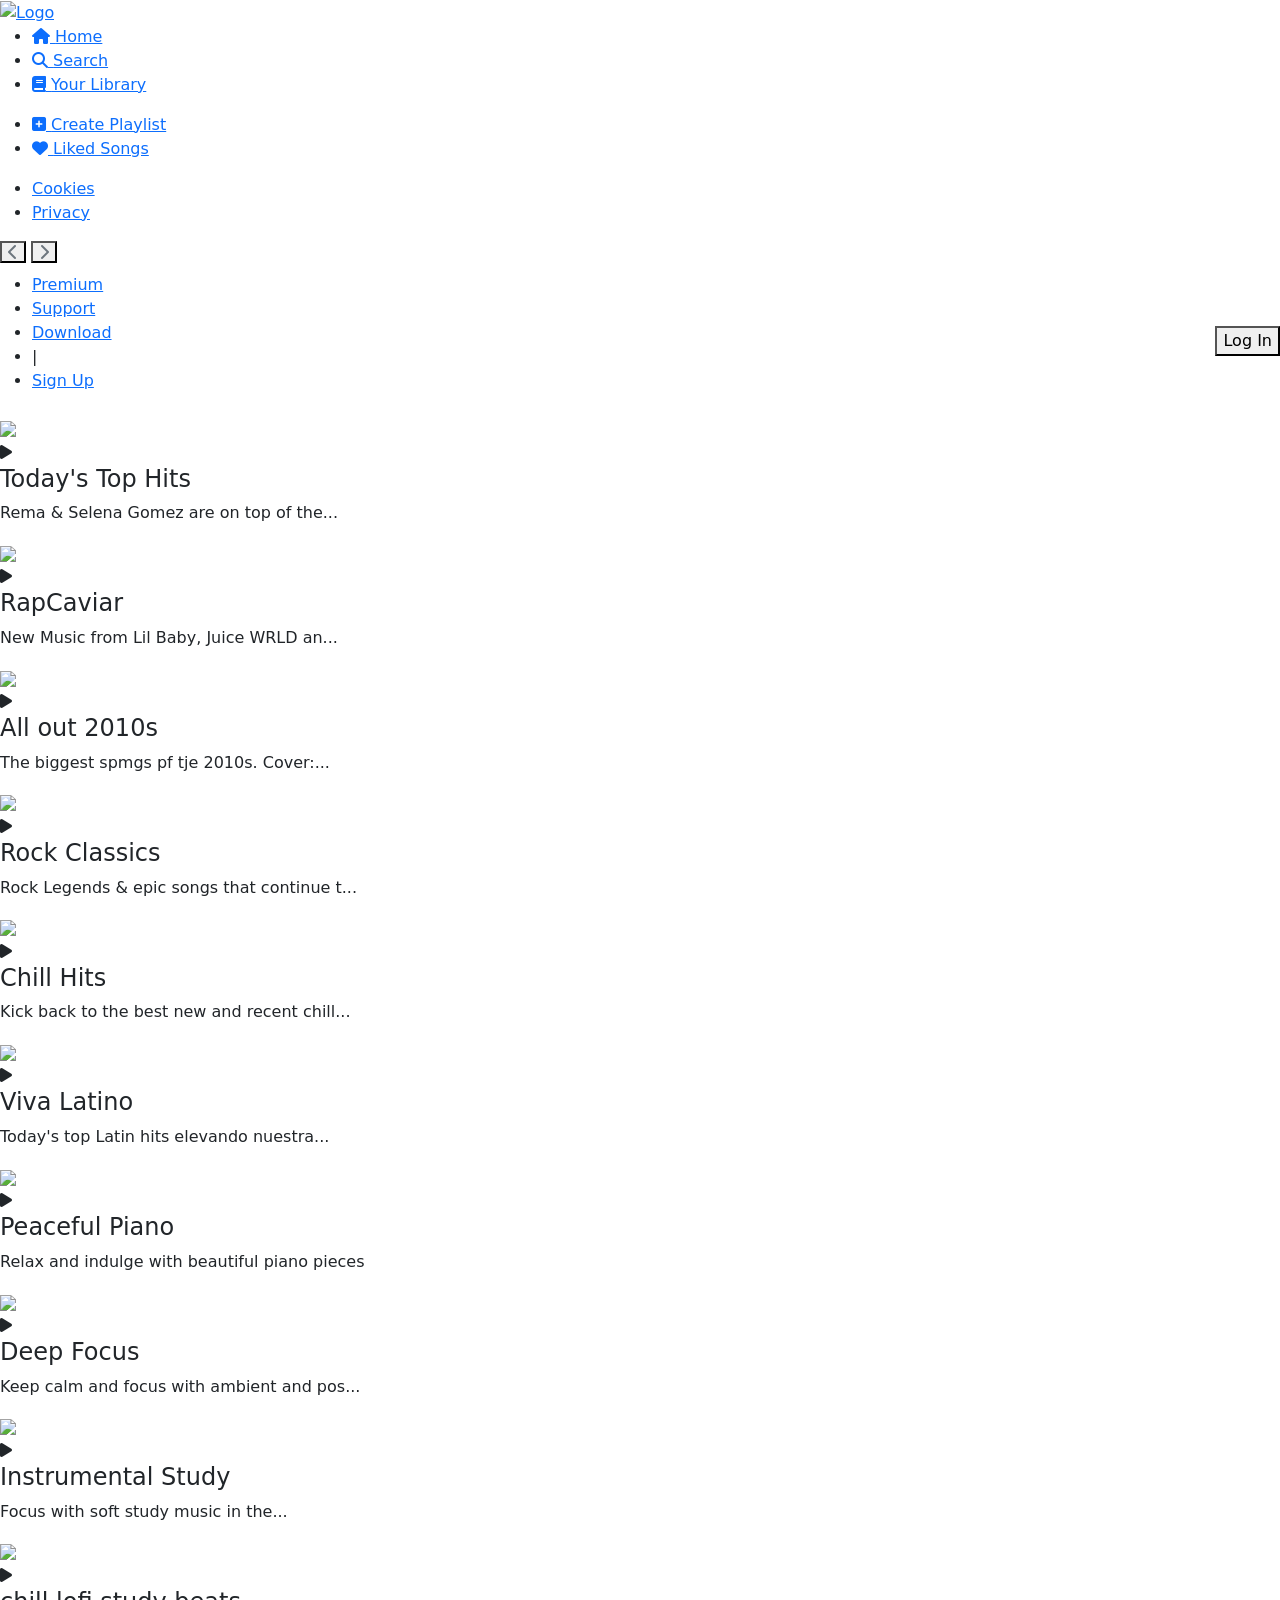
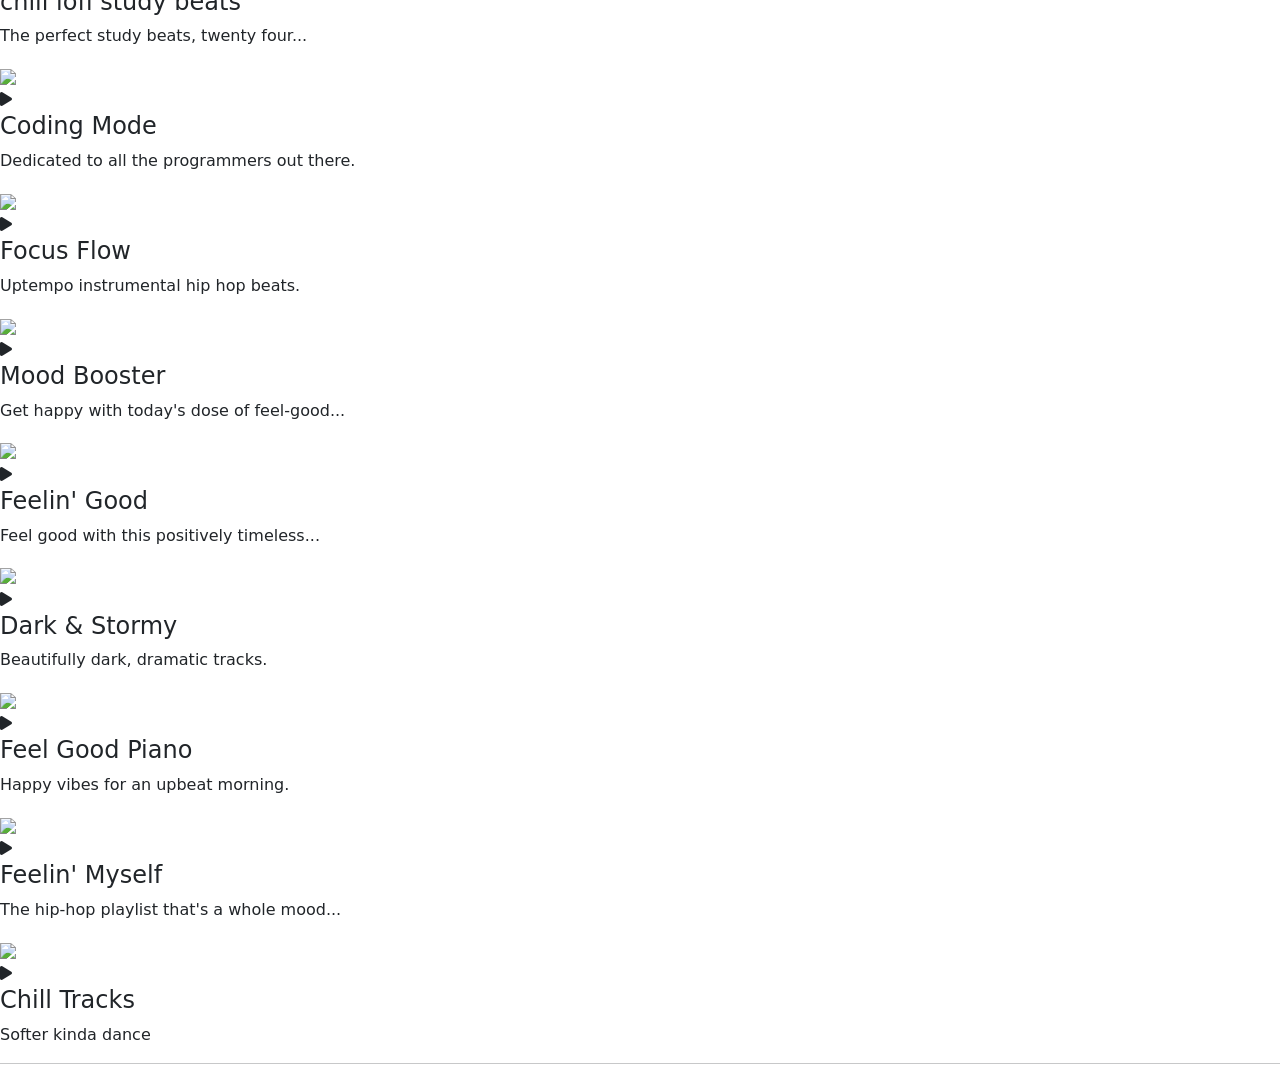
==== index.html @ d5e707fd "Create index.html" ====
<!doctype html>
<html lang="en">

<head>
  <meta charset="utf-8">
  <meta name="viewport" content="width=device-width, initial-scale=1">
  <title>spotify</title>
  <link rel="icon" href="logos/site image.png" type="image/icon">
  <link rel="stylesheet" href="https://cdnjs.cloudflare.com/ajax/libs/font-awesome/6.2.1/css/all.min.css"
    integrity="sha512-MV7K8+y+gLIBoVD59lQIYicR65iaqukzvf/nwasF0nqhPay5w/9lJmVM2hMDcnK1OnMGCdVK+iQrJ7lzPJQd1w=="
    crossorigin="anonymous" referrerpolicy="no-referrer" />
  <link rel="preconnect" href="https://fonts.googleapis.com">
  <link rel="preconnect" href="https://fonts.gstatic.com" crossorigin>
  <link href="https://fonts.googleapis.com/css2?family=Montserrat:ital,wght@1,900&display=swap" rel="stylesheet">
  <link rel="stylesheet" href="style.css">
  <link href="https://cdn.jsdelivr.net/npm/bootstrap@5.2.3/dist/css/bootstrap.min.css" rel="stylesheet"
    integrity="sha384-rbsA2VBKQhggwzxH7pPCaAqO46MgnOM80zW1RWuH61DGLwZJEdK2Kadq2F9CUG65" crossorigin="anonymous">
</head>

<body>

  <div class="sidebar">
    <div class="logo">
      <a href="#">
        <img src="logos/spo.png" alt="Logo" />
      </a>
    </div>

    <div class="navigation">
      <ul>
        <li>
          <a href="#">
            <span class="fa fa-home"></span>
            <span>Home</span>
          </a>
        </li>

        <li>
          <a href="#">
            <span class="fa fa-search"></span>
            <span>Search</span>
          </a>
        </li>

        <li>
          <a href="#">
            <span class="fa fas fa-book"></span>
            <span>Your Library</span>
          </a>
        </li>
      </ul>
    </div>

    <div class="navigation">
      <ul>
        <li>
          <a href="#">
            <span class="fa fas fa-plus-square"></span>
            <span>Create Playlist</span>
          </a>
        </li>

        <li>
          <a href="#">
            <span class="fa fas fa-heart"></span>
            <span>Liked Songs</span>
          </a>
        </li>
      </ul>
    </div>

    <div class="policies">
      <ul>
        <li>
          <a href="#">Cookies</a>
        </li>
        <li>
          <a href="#">Privacy</a>
        </li>
      </ul>
    </div>
  </div>

  <div class="main-container ">
    <div class="topbar">
      <div class="prev-next-buttons">
        <button type="button" class="fa fas fa-chevron-left text-secondary"></button>
        <button type="button" class="fa fas fa-chevron-right text-secondary"></button>
      </div>

      <div class="navbar">
        <ul>
          <li>
            <a href="#">Premium</a>
          </li>
          <li>
            <a href="#">Support</a>
          </li>
          <li>
            <a href="#">Download</a>
          </li>
          <li class="divider">|</li>
          <li>
            <a href="#">Sign Up</a>
          </li>
        </ul>
        <button type="button">Log In</button>
      </div>
    </div>

    <div class="spotify-playlists ">


      <div class="list">
        <div class="item">
          <img src="https://i.scdn.co/image/ab67706c0000bebb9f5fd638b6f6500e2d5f12e8" />
          <div class="play">
            <span class="fa fa-play"></span>
          </div>
          <h4>Today's Top Hits</h4>
          <p>Rema & Selena Gomez are on top of the...</p>
        </div>

        <div class="item">
          <img src="https://tse1.mm.bing.net/th?id=OIP.WX80QNXwjePncNHScRsxgAHaHa&pid=Api&P=0" />
          <div class="play">
            <span class="fa fa-play"></span>
          </div>
          <h4>RapCaviar</h4>
          <p>New Music from Lil Baby, Juice WRLD an...</p>
        </div>

        <div class="item">
          <img src="https://mir-s3-cdn-cf.behance.net/project_modules/max_1200/64c72857183915.59cbcc586d1d1.jpg" />
          <div class="play">
            <span class="fa fa-play"></span>
          </div>
          <h4>All out 2010s</h4>
          <p>The biggest spmgs pf tje 2010s. Cover:...</p>
        </div>

        <div class="item">
          <img src="https://i.pinimg.com/originals/b3/0f/31/b30f31c7c5c31e0edfd5c7579f0a5d6b.jpg" />
          <div class="play">
            <span class="fa fa-play"></span>
          </div>
          <h4>Rock Classics</h4>
          <p>Rock Legends & epic songs that continue t...</p>
        </div>

        <div class="item">
          <img src="https://tse3.explicit.bing.net/th?id=OIP.B94rJ-F1GWcrRmnzsyCe6gHaHa&pid=Api&P=0" />
          <div class="play">
            <span class="fa fa-play"></span>
          </div>
          <h4>Chill Hits</h4>
          <p>Kick back to the best new and recent chill...</p>
        </div>

        <div class="item">
          <img src="https://tse2.mm.bing.net/th?id=OIP.0YwTOSi8HUlVzRIkkkYiFgAAAA&pid=Api&P=0" />
          <div class="play">
            <span class="fa fa-play"></span>
          </div>
          <h4>Viva Latino</h4>
          <p>Today's top Latin hits elevando nuestra...</p>
        </div>




      </div>
    </div>

    <div class="spotify-playlists">

      <div class="list">
        <div class="item">
          <img src="https://m.media-amazon.com/images/I/71S9lnQUAwL._SS500_.jpg" />
          <div class="play">
            <span class="fa fa-play"></span>
          </div>
          <h4>Peaceful Piano</h4>
          <p>Relax and indulge with beautiful piano pieces</p>
        </div>

        <div class="item">
          <img
            src="https://320kbpshouse.net/wp-content/uploads/2016/02/VA-Deep-Focus-Vol.2-Electronica-to-Think-To-2016.jpg" />
          <div class="play">
            <span class="fa fa-play"></span>
          </div>
          <h4>Deep Focus</h4>
          <p>Keep calm and focus with ambient and pos...</p>
        </div>

        <div class="item">
          <img src="https://a10.gaanacdn.com/images/albums/31/3758131/crop_480x480_3758131.jpg" />
          <div class="play">
            <span class="fa fa-play"></span>
          </div>
          <h4>Instrumental Study</h4>
          <p>Focus with soft study music in the...</p>
        </div>

        <div class="item">
          <img src="http://www.retro-synthwave.com/wp-content/uploads/2016/10/power-drive-04-300x300.jpg" />
          <div class="play">
            <span class="fa fa-play"></span>
          </div>
          <h4>chill lofi study beats</h4>
          <p>The perfect study beats, twenty four...</p>
        </div>

        <div class="item">
          <img src="https://i0.wp.com/data.whicdn.com/images/332811481/original.jpg" />
          <div class="play">
            <span class="fa fa-play"></span>
          </div>
          <h4>Coding Mode</h4>
          <p>Dedicated to all the programmers out there.</p>
        </div>

        <div class="item">
          <img
            src="https://lh6.googleusercontent.com/proxy/pbOqn_bgmgYR1fv2R2ij9OIWtAXe8pHVk6TDwfSRrfoui-RHp4lvW9gDBzmvZdsEyR8eHYPx9FWurzOidaQSLf7hLCbm62pnWAjlFUC90VbxAzBA=w1200-h630-p-k-no-nu" />
          <div class="play">
            <span class="fa fa-play"></span>
          </div>
          <h4>Focus Flow</h4>
          <p>Uptempo instrumental hip hop beats.</p>
        </div>



      </div>
    </div>

    <div class="spotify-playlists">

      <div class="list">
        <div class="item">
          <img src="https://i.scdn.co/image/ab67706f00000003bd0e19e810bb4b55ab164a95" />
          <div class="play">
            <span class="fa fa-play"></span>
          </div>
          <h4>Mood Booster</h4>
          <p>Get happy with today's dose of feel-good...</p>
        </div>

        <div class="item">
          <img src="https://i.scdn.co/image/ab67616d0000b27345510918dea3e6dfc5a69fb3" />
          <div class="play">
            <span class="fa fa-play"></span>
          </div>
          <h4>Feelin' Good</h4>
          <p>Feel good with this positively timeless...</p>
        </div>

        <div class="item">
          <img src="https://i.scdn.co/image/ab67706f0000000386bcb2887768d506cded7cd3" />
          <div class="play">
            <span class="fa fa-play"></span>
          </div>
          <h4>Dark & Stormy</h4>
          <p>Beautifully dark, dramatic tracks.</p>
        </div>

        <div class="item">
          <img src="https://i.scdn.co/image/ab67706f000000036892a2e41dabfb757024cc8f" />
          <div class="play">
            <span class="fa fa-play"></span>
          </div>
          <h4>Feel Good Piano</h4>
          <p>Happy vibes for an upbeat morning.</p>
        </div>

        <div class="item">
          <img src="https://i.scdn.co/image/ab67706f000000030119dbf066c5a86d3a01a4f4" />
          <div class="play">
            <span class="fa fa-play"></span>
          </div>
          <h4>Feelin' Myself</h4>
          <p>The hip-hop playlist that's a whole mood...</p>
        </div>


        <div class="item">
          <img src="https://i.scdn.co/image/ab67706c0000bebb0479fc4ff958de1b04e3aca6" />
          <div class="play">
            <span class="fa fa-play"></span>
          </div>
          <h4>Chill Tracks</h4>
          <p>Softer kinda dance</p>
        </div>




      </div>

      <hr>
    </div>
  </div>

  <script src="https://kit.fontawesome.com/23cecef777.js" crossorigin="anonymous"></script>

</body>
</body>

</html>
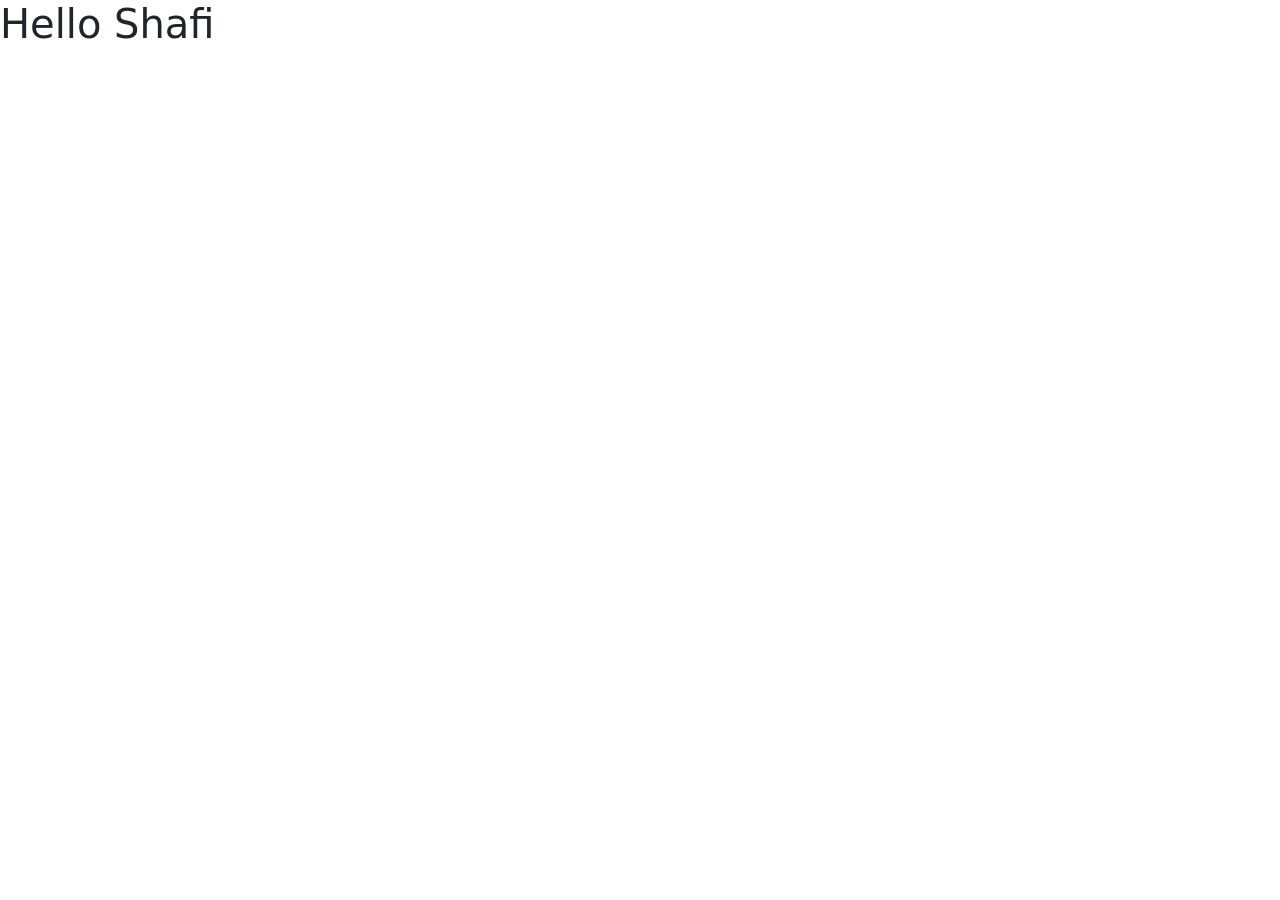
==== commit b40e1fff: "Update index.html" ====
--- a/index.html
+++ b/index.html
@@ -12,299 +12,14 @@
   <link rel="preconnect" href="https://fonts.googleapis.com">
   <link rel="preconnect" href="https://fonts.gstatic.com" crossorigin>
   <link href="https://fonts.googleapis.com/css2?family=Montserrat:ital,wght@1,900&display=swap" rel="stylesheet">
-  <link rel="stylesheet" href="style.css">
+  <link rel="stylesheet" href="SpotifyNew/style.css">
   <link href="https://cdn.jsdelivr.net/npm/bootstrap@5.2.3/dist/css/bootstrap.min.css" rel="stylesheet"
     integrity="sha384-rbsA2VBKQhggwzxH7pPCaAqO46MgnOM80zW1RWuH61DGLwZJEdK2Kadq2F9CUG65" crossorigin="anonymous">
 </head>
 
 <body>
 
-  <div class="sidebar">
-    <div class="logo">
-      <a href="#">
-        <img src="logos/spo.png" alt="Logo" />
-      </a>
-    </div>
-
-    <div class="navigation">
-      <ul>
-        <li>
-          <a href="#">
-            <span class="fa fa-home"></span>
-            <span>Home</span>
-          </a>
-        </li>
-
-        <li>
-          <a href="#">
-            <span class="fa fa-search"></span>
-            <span>Search</span>
-          </a>
-        </li>
-
-        <li>
-          <a href="#">
-            <span class="fa fas fa-book"></span>
-            <span>Your Library</span>
-          </a>
-        </li>
-      </ul>
-    </div>
-
-    <div class="navigation">
-      <ul>
-        <li>
-          <a href="#">
-            <span class="fa fas fa-plus-square"></span>
-            <span>Create Playlist</span>
-          </a>
-        </li>
-
-        <li>
-          <a href="#">
-            <span class="fa fas fa-heart"></span>
-            <span>Liked Songs</span>
-          </a>
-        </li>
-      </ul>
-    </div>
-
-    <div class="policies">
-      <ul>
-        <li>
-          <a href="#">Cookies</a>
-        </li>
-        <li>
-          <a href="#">Privacy</a>
-        </li>
-      </ul>
-    </div>
-  </div>
-
-  <div class="main-container ">
-    <div class="topbar">
-      <div class="prev-next-buttons">
-        <button type="button" class="fa fas fa-chevron-left text-secondary"></button>
-        <button type="button" class="fa fas fa-chevron-right text-secondary"></button>
-      </div>
-
-      <div class="navbar">
-        <ul>
-          <li>
-            <a href="#">Premium</a>
-          </li>
-          <li>
-            <a href="#">Support</a>
-          </li>
-          <li>
-            <a href="#">Download</a>
-          </li>
-          <li class="divider">|</li>
-          <li>
-            <a href="#">Sign Up</a>
-          </li>
-        </ul>
-        <button type="button">Log In</button>
-      </div>
-    </div>
-
-    <div class="spotify-playlists ">
-
-
-      <div class="list">
-        <div class="item">
-          <img src="https://i.scdn.co/image/ab67706c0000bebb9f5fd638b6f6500e2d5f12e8" />
-          <div class="play">
-            <span class="fa fa-play"></span>
-          </div>
-          <h4>Today's Top Hits</h4>
-          <p>Rema & Selena Gomez are on top of the...</p>
-        </div>
-
-        <div class="item">
-          <img src="https://tse1.mm.bing.net/th?id=OIP.WX80QNXwjePncNHScRsxgAHaHa&pid=Api&P=0" />
-          <div class="play">
-            <span class="fa fa-play"></span>
-          </div>
-          <h4>RapCaviar</h4>
-          <p>New Music from Lil Baby, Juice WRLD an...</p>
-        </div>
-
-        <div class="item">
-          <img src="https://mir-s3-cdn-cf.behance.net/project_modules/max_1200/64c72857183915.59cbcc586d1d1.jpg" />
-          <div class="play">
-            <span class="fa fa-play"></span>
-          </div>
-          <h4>All out 2010s</h4>
-          <p>The biggest spmgs pf tje 2010s. Cover:...</p>
-        </div>
-
-        <div class="item">
-          <img src="https://i.pinimg.com/originals/b3/0f/31/b30f31c7c5c31e0edfd5c7579f0a5d6b.jpg" />
-          <div class="play">
-            <span class="fa fa-play"></span>
-          </div>
-          <h4>Rock Classics</h4>
-          <p>Rock Legends & epic songs that continue t...</p>
-        </div>
-
-        <div class="item">
-          <img src="https://tse3.explicit.bing.net/th?id=OIP.B94rJ-F1GWcrRmnzsyCe6gHaHa&pid=Api&P=0" />
-          <div class="play">
-            <span class="fa fa-play"></span>
-          </div>
-          <h4>Chill Hits</h4>
-          <p>Kick back to the best new and recent chill...</p>
-        </div>
-
-        <div class="item">
-          <img src="https://tse2.mm.bing.net/th?id=OIP.0YwTOSi8HUlVzRIkkkYiFgAAAA&pid=Api&P=0" />
-          <div class="play">
-            <span class="fa fa-play"></span>
-          </div>
-          <h4>Viva Latino</h4>
-          <p>Today's top Latin hits elevando nuestra...</p>
-        </div>
-
-
-
-
-      </div>
-    </div>
-
-    <div class="spotify-playlists">
-
-      <div class="list">
-        <div class="item">
-          <img src="https://m.media-amazon.com/images/I/71S9lnQUAwL._SS500_.jpg" />
-          <div class="play">
-            <span class="fa fa-play"></span>
-          </div>
-          <h4>Peaceful Piano</h4>
-          <p>Relax and indulge with beautiful piano pieces</p>
-        </div>
-
-        <div class="item">
-          <img
-            src="https://320kbpshouse.net/wp-content/uploads/2016/02/VA-Deep-Focus-Vol.2-Electronica-to-Think-To-2016.jpg" />
-          <div class="play">
-            <span class="fa fa-play"></span>
-          </div>
-          <h4>Deep Focus</h4>
-          <p>Keep calm and focus with ambient and pos...</p>
-        </div>
-
-        <div class="item">
-          <img src="https://a10.gaanacdn.com/images/albums/31/3758131/crop_480x480_3758131.jpg" />
-          <div class="play">
-            <span class="fa fa-play"></span>
-          </div>
-          <h4>Instrumental Study</h4>
-          <p>Focus with soft study music in the...</p>
-        </div>
-
-        <div class="item">
-          <img src="http://www.retro-synthwave.com/wp-content/uploads/2016/10/power-drive-04-300x300.jpg" />
-          <div class="play">
-            <span class="fa fa-play"></span>
-          </div>
-          <h4>chill lofi study beats</h4>
-          <p>The perfect study beats, twenty four...</p>
-        </div>
-
-        <div class="item">
-          <img src="https://i0.wp.com/data.whicdn.com/images/332811481/original.jpg" />
-          <div class="play">
-            <span class="fa fa-play"></span>
-          </div>
-          <h4>Coding Mode</h4>
-          <p>Dedicated to all the programmers out there.</p>
-        </div>
-
-        <div class="item">
-          <img
-            src="https://lh6.googleusercontent.com/proxy/pbOqn_bgmgYR1fv2R2ij9OIWtAXe8pHVk6TDwfSRrfoui-RHp4lvW9gDBzmvZdsEyR8eHYPx9FWurzOidaQSLf7hLCbm62pnWAjlFUC90VbxAzBA=w1200-h630-p-k-no-nu" />
-          <div class="play">
-            <span class="fa fa-play"></span>
-          </div>
-          <h4>Focus Flow</h4>
-          <p>Uptempo instrumental hip hop beats.</p>
-        </div>
-
-
-
-      </div>
-    </div>
-
-    <div class="spotify-playlists">
-
-      <div class="list">
-        <div class="item">
-          <img src="https://i.scdn.co/image/ab67706f00000003bd0e19e810bb4b55ab164a95" />
-          <div class="play">
-            <span class="fa fa-play"></span>
-          </div>
-          <h4>Mood Booster</h4>
-          <p>Get happy with today's dose of feel-good...</p>
-        </div>
-
-        <div class="item">
-          <img src="https://i.scdn.co/image/ab67616d0000b27345510918dea3e6dfc5a69fb3" />
-          <div class="play">
-            <span class="fa fa-play"></span>
-          </div>
-          <h4>Feelin' Good</h4>
-          <p>Feel good with this positively timeless...</p>
-        </div>
-
-        <div class="item">
-          <img src="https://i.scdn.co/image/ab67706f0000000386bcb2887768d506cded7cd3" />
-          <div class="play">
-            <span class="fa fa-play"></span>
-          </div>
-          <h4>Dark & Stormy</h4>
-          <p>Beautifully dark, dramatic tracks.</p>
-        </div>
-
-        <div class="item">
-          <img src="https://i.scdn.co/image/ab67706f000000036892a2e41dabfb757024cc8f" />
-          <div class="play">
-            <span class="fa fa-play"></span>
-          </div>
-          <h4>Feel Good Piano</h4>
-          <p>Happy vibes for an upbeat morning.</p>
-        </div>
-
-        <div class="item">
-          <img src="https://i.scdn.co/image/ab67706f000000030119dbf066c5a86d3a01a4f4" />
-          <div class="play">
-            <span class="fa fa-play"></span>
-          </div>
-          <h4>Feelin' Myself</h4>
-          <p>The hip-hop playlist that's a whole mood...</p>
-        </div>
-
-
-        <div class="item">
-          <img src="https://i.scdn.co/image/ab67706c0000bebb0479fc4ff958de1b04e3aca6" />
-          <div class="play">
-            <span class="fa fa-play"></span>
-          </div>
-          <h4>Chill Tracks</h4>
-          <p>Softer kinda dance</p>
-        </div>
-
-
-
-
-      </div>
-
-      <hr>
-    </div>
-  </div>
-
-  <script src="https://kit.fontawesome.com/23cecef777.js" crossorigin="anonymous"></script>
-
+  <h1>Hello Shafi</h1>
 </body>
 </body>
 
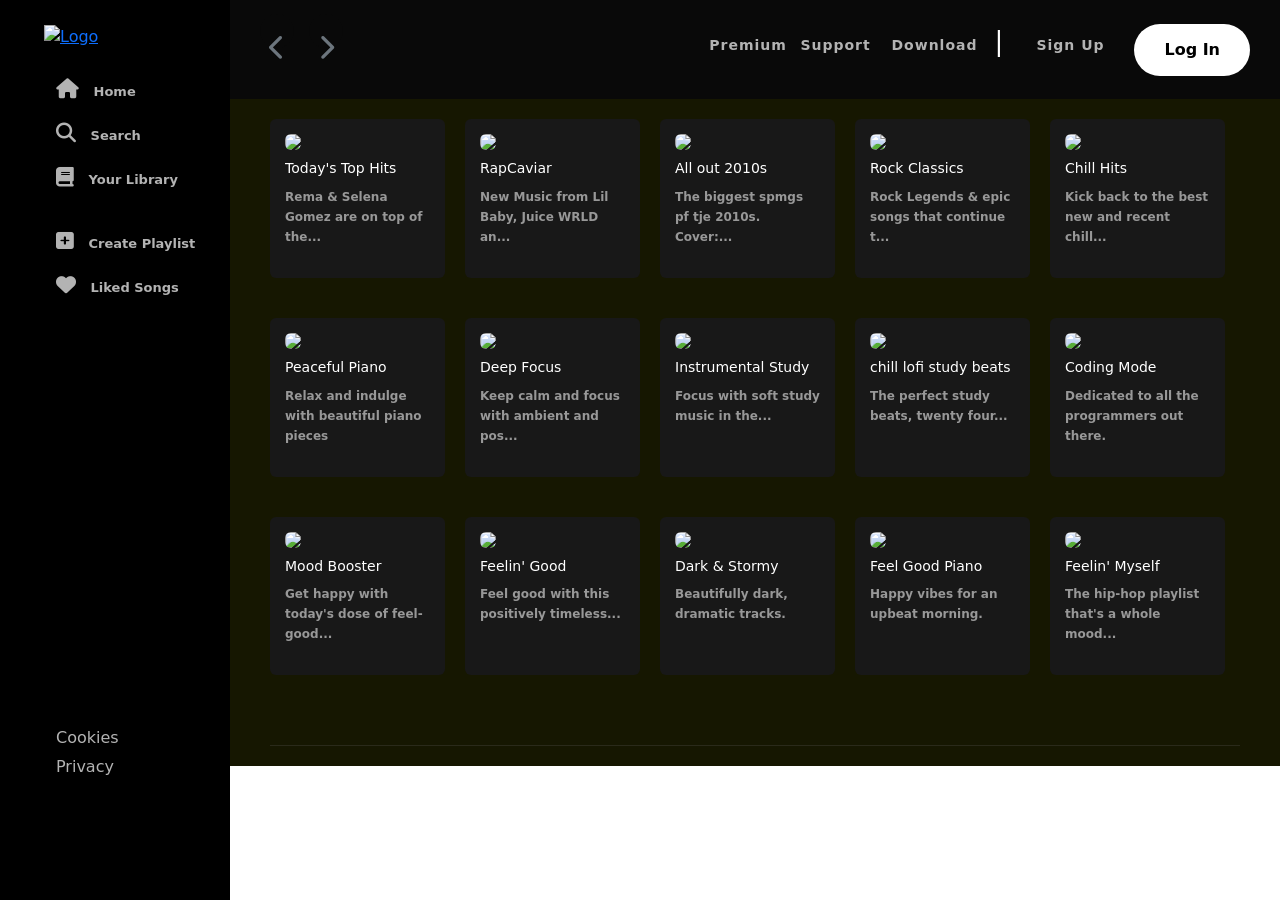
==== commit b4719461: "Add files via upload" ====
--- a/index.html
+++ b/index.html
@@ -1,26 +1,311 @@
-<!doctype html>
-<html lang="en">
-
-<head>
-  <meta charset="utf-8">
-  <meta name="viewport" content="width=device-width, initial-scale=1">
-  <title>spotify</title>
-  <link rel="icon" href="logos/site image.png" type="image/icon">
-  <link rel="stylesheet" href="https://cdnjs.cloudflare.com/ajax/libs/font-awesome/6.2.1/css/all.min.css"
-    integrity="sha512-MV7K8+y+gLIBoVD59lQIYicR65iaqukzvf/nwasF0nqhPay5w/9lJmVM2hMDcnK1OnMGCdVK+iQrJ7lzPJQd1w=="
-    crossorigin="anonymous" referrerpolicy="no-referrer" />
-  <link rel="preconnect" href="https://fonts.googleapis.com">
-  <link rel="preconnect" href="https://fonts.gstatic.com" crossorigin>
-  <link href="https://fonts.googleapis.com/css2?family=Montserrat:ital,wght@1,900&display=swap" rel="stylesheet">
-  <link rel="stylesheet" href="SpotifyNew/style.css">
-  <link href="https://cdn.jsdelivr.net/npm/bootstrap@5.2.3/dist/css/bootstrap.min.css" rel="stylesheet"
-    integrity="sha384-rbsA2VBKQhggwzxH7pPCaAqO46MgnOM80zW1RWuH61DGLwZJEdK2Kadq2F9CUG65" crossorigin="anonymous">
-</head>
-
-<body>
-
-  <h1>Hello Shafi</h1>
-</body>
-</body>
-
-</html>
+<!doctype html>
+<html lang="en">
+
+<head>
+  <meta charset="utf-8">
+  <meta name="viewport" content="width=device-width, initial-scale=1">
+  <title>spotify</title>
+  <link rel="icon" href="logos/site image.png" type="image/icon">
+  <link rel="stylesheet" href="https://cdnjs.cloudflare.com/ajax/libs/font-awesome/6.2.1/css/all.min.css"
+    integrity="sha512-MV7K8+y+gLIBoVD59lQIYicR65iaqukzvf/nwasF0nqhPay5w/9lJmVM2hMDcnK1OnMGCdVK+iQrJ7lzPJQd1w=="
+    crossorigin="anonymous" referrerpolicy="no-referrer" />
+  <link rel="preconnect" href="https://fonts.googleapis.com">
+  <link rel="preconnect" href="https://fonts.gstatic.com" crossorigin>
+  <link href="https://fonts.googleapis.com/css2?family=Montserrat:ital,wght@1,900&display=swap" rel="stylesheet">
+  <link rel="stylesheet" href="style.css">
+  <link href="https://cdn.jsdelivr.net/npm/bootstrap@5.2.3/dist/css/bootstrap.min.css" rel="stylesheet"
+    integrity="sha384-rbsA2VBKQhggwzxH7pPCaAqO46MgnOM80zW1RWuH61DGLwZJEdK2Kadq2F9CUG65" crossorigin="anonymous">
+</head>
+
+<body>
+
+  <div class="sidebar">
+    <div class="logo">
+      <a href="#">
+        <img src="logos/spo.png" alt="Logo" />
+      </a>
+    </div>
+
+    <div class="navigation">
+      <ul>
+        <li>
+          <a href="#">
+            <span class="fa fa-home"></span>
+            <span>Home</span>
+          </a>
+        </li>
+
+        <li>
+          <a href="#">
+            <span class="fa fa-search"></span>
+            <span>Search</span>
+          </a>
+        </li>
+
+        <li>
+          <a href="#">
+            <span class="fa fas fa-book"></span>
+            <span>Your Library</span>
+          </a>
+        </li>
+      </ul>
+    </div>
+
+    <div class="navigation">
+      <ul>
+        <li>
+          <a href="#">
+            <span class="fa fas fa-plus-square"></span>
+            <span>Create Playlist</span>
+          </a>
+        </li>
+
+        <li>
+          <a href="#">
+            <span class="fa fas fa-heart"></span>
+            <span>Liked Songs</span>
+          </a>
+        </li>
+      </ul>
+    </div>
+
+    <div class="policies">
+      <ul>
+        <li>
+          <a href="#">Cookies</a>
+        </li>
+        <li>
+          <a href="#">Privacy</a>
+        </li>
+      </ul>
+    </div>
+  </div>
+
+  <div class="main-container ">
+    <div class="topbar">
+      <div class="prev-next-buttons">
+        <button type="button" class="fa fas fa-chevron-left text-secondary"></button>
+        <button type="button" class="fa fas fa-chevron-right text-secondary"></button>
+      </div>
+
+      <div class="navbar">
+        <ul>
+          <li>
+            <a href="#">Premium</a>
+          </li>
+          <li>
+            <a href="#">Support</a>
+          </li>
+          <li>
+            <a href="#">Download</a>
+          </li>
+          <li class="divider">|</li>
+          <li>
+            <a href="#">Sign Up</a>
+          </li>
+        </ul>
+        <button type="button">Log In</button>
+      </div>
+    </div>
+
+    <div class="spotify-playlists ">
+
+
+      <div class="list">
+        <div class="item">
+          <img src="https://i.scdn.co/image/ab67706c0000bebb9f5fd638b6f6500e2d5f12e8" />
+          <div class="play">
+            <span class="fa fa-play"></span>
+          </div>
+          <h4>Today's Top Hits</h4>
+          <p>Rema & Selena Gomez are on top of the...</p>
+        </div>
+
+        <div class="item">
+          <img src="https://tse1.mm.bing.net/th?id=OIP.WX80QNXwjePncNHScRsxgAHaHa&pid=Api&P=0" />
+          <div class="play">
+            <span class="fa fa-play"></span>
+          </div>
+          <h4>RapCaviar</h4>
+          <p>New Music from Lil Baby, Juice WRLD an...</p>
+        </div>
+
+        <div class="item">
+          <img src="https://mir-s3-cdn-cf.behance.net/project_modules/max_1200/64c72857183915.59cbcc586d1d1.jpg" />
+          <div class="play">
+            <span class="fa fa-play"></span>
+          </div>
+          <h4>All out 2010s</h4>
+          <p>The biggest spmgs pf tje 2010s. Cover:...</p>
+        </div>
+
+        <div class="item">
+          <img src="https://i.pinimg.com/originals/b3/0f/31/b30f31c7c5c31e0edfd5c7579f0a5d6b.jpg" />
+          <div class="play">
+            <span class="fa fa-play"></span>
+          </div>
+          <h4>Rock Classics</h4>
+          <p>Rock Legends & epic songs that continue t...</p>
+        </div>
+
+        <div class="item">
+          <img src="https://tse3.explicit.bing.net/th?id=OIP.B94rJ-F1GWcrRmnzsyCe6gHaHa&pid=Api&P=0" />
+          <div class="play">
+            <span class="fa fa-play"></span>
+          </div>
+          <h4>Chill Hits</h4>
+          <p>Kick back to the best new and recent chill...</p>
+        </div>
+
+        <div class="item">
+          <img src="https://tse2.mm.bing.net/th?id=OIP.0YwTOSi8HUlVzRIkkkYiFgAAAA&pid=Api&P=0" />
+          <div class="play">
+            <span class="fa fa-play"></span>
+          </div>
+          <h4>Viva Latino</h4>
+          <p>Today's top Latin hits elevando nuestra...</p>
+        </div>
+
+
+
+
+      </div>
+    </div>
+
+    <div class="spotify-playlists">
+
+      <div class="list">
+        <div class="item">
+          <img src="https://m.media-amazon.com/images/I/71S9lnQUAwL._SS500_.jpg" />
+          <div class="play">
+            <span class="fa fa-play"></span>
+          </div>
+          <h4>Peaceful Piano</h4>
+          <p>Relax and indulge with beautiful piano pieces</p>
+        </div>
+
+        <div class="item">
+          <img
+            src="https://320kbpshouse.net/wp-content/uploads/2016/02/VA-Deep-Focus-Vol.2-Electronica-to-Think-To-2016.jpg" />
+          <div class="play">
+            <span class="fa fa-play"></span>
+          </div>
+          <h4>Deep Focus</h4>
+          <p>Keep calm and focus with ambient and pos...</p>
+        </div>
+
+        <div class="item">
+          <img src="https://a10.gaanacdn.com/images/albums/31/3758131/crop_480x480_3758131.jpg" />
+          <div class="play">
+            <span class="fa fa-play"></span>
+          </div>
+          <h4>Instrumental Study</h4>
+          <p>Focus with soft study music in the...</p>
+        </div>
+
+        <div class="item">
+          <img src="http://www.retro-synthwave.com/wp-content/uploads/2016/10/power-drive-04-300x300.jpg" />
+          <div class="play">
+            <span class="fa fa-play"></span>
+          </div>
+          <h4>chill lofi study beats</h4>
+          <p>The perfect study beats, twenty four...</p>
+        </div>
+
+        <div class="item">
+          <img src="https://i0.wp.com/data.whicdn.com/images/332811481/original.jpg" />
+          <div class="play">
+            <span class="fa fa-play"></span>
+          </div>
+          <h4>Coding Mode</h4>
+          <p>Dedicated to all the programmers out there.</p>
+        </div>
+
+        <div class="item">
+          <img
+            src="https://lh6.googleusercontent.com/proxy/pbOqn_bgmgYR1fv2R2ij9OIWtAXe8pHVk6TDwfSRrfoui-RHp4lvW9gDBzmvZdsEyR8eHYPx9FWurzOidaQSLf7hLCbm62pnWAjlFUC90VbxAzBA=w1200-h630-p-k-no-nu" />
+          <div class="play">
+            <span class="fa fa-play"></span>
+          </div>
+          <h4>Focus Flow</h4>
+          <p>Uptempo instrumental hip hop beats.</p>
+        </div>
+
+
+
+      </div>
+    </div>
+
+    <div class="spotify-playlists">
+
+      <div class="list">
+        <div class="item">
+          <img src="https://i.scdn.co/image/ab67706f00000003bd0e19e810bb4b55ab164a95" />
+          <div class="play">
+            <span class="fa fa-play"></span>
+          </div>
+          <h4>Mood Booster</h4>
+          <p>Get happy with today's dose of feel-good...</p>
+        </div>
+
+        <div class="item">
+          <img src="https://i.scdn.co/image/ab67616d0000b27345510918dea3e6dfc5a69fb3" />
+          <div class="play">
+            <span class="fa fa-play"></span>
+          </div>
+          <h4>Feelin' Good</h4>
+          <p>Feel good with this positively timeless...</p>
+        </div>
+
+        <div class="item">
+          <img src="https://i.scdn.co/image/ab67706f0000000386bcb2887768d506cded7cd3" />
+          <div class="play">
+            <span class="fa fa-play"></span>
+          </div>
+          <h4>Dark & Stormy</h4>
+          <p>Beautifully dark, dramatic tracks.</p>
+        </div>
+
+        <div class="item">
+          <img src="https://i.scdn.co/image/ab67706f000000036892a2e41dabfb757024cc8f" />
+          <div class="play">
+            <span class="fa fa-play"></span>
+          </div>
+          <h4>Feel Good Piano</h4>
+          <p>Happy vibes for an upbeat morning.</p>
+        </div>
+
+        <div class="item">
+          <img src="https://i.scdn.co/image/ab67706f000000030119dbf066c5a86d3a01a4f4" />
+          <div class="play">
+            <span class="fa fa-play"></span>
+          </div>
+          <h4>Feelin' Myself</h4>
+          <p>The hip-hop playlist that's a whole mood...</p>
+        </div>
+
+
+        <div class="item">
+          <img src="https://i.scdn.co/image/ab67706c0000bebb0479fc4ff958de1b04e3aca6" />
+          <div class="play">
+            <span class="fa fa-play"></span>
+          </div>
+          <h4>Chill Tracks</h4>
+          <p>Softer kinda dance</p>
+        </div>
+
+
+
+
+      </div>
+
+      <hr>
+    </div>
+  </div>
+
+  <script src="https://kit.fontawesome.com/23cecef777.js" crossorigin="anonymous"></script>
+
+</body>
+</body>
+
+</html>
--- a/style.css
+++ b/style.css
@@ -0,0 +1,250 @@
+* {
+  padding: 0;
+  margin: 0;
+}
+
+body {
+  background-color: #121212;
+  font-family: 'Montserrat', sans-serif;
+}
+
+.sidebar {
+  position: fixed;
+  left: 0;
+  top: 0;
+  bottom: 0;
+  width: 230px;
+  background-color: #000000;
+  padding: 24px;
+}
+
+.sidebar .logo img {
+  width: 130px;
+  padding-left: 20px;
+  width: 158px
+}
+
+.sidebar .navigation ul {
+  list-style: none;
+  margin-top: 20px;
+}
+
+.sidebar .navigation ul li {
+  padding: 10px 0px;
+}
+
+.sidebar .navigation ul li a {
+  color: #b3b3b3;
+  text-decoration: none;
+  font-weight: bold;
+  font-size: 13px;
+}
+
+.sidebar .navigation ul li a:hover,
+.sidebar .navigation ul li a:active,
+.sidebar .navigation ul li a:focus {
+  color: #ffffff;
+}
+
+.sidebar .navigation ul li a:hover .fa,
+.sidebar .navigation ul li a:active .fa,
+.sidebar .navigation ul li a:focus .fa {
+  color: #b3b3b3;
+}
+
+.sidebar .navigation ul li .fa {
+  font-size: 20px;
+  margin-right: 10px;
+}
+
+.sidebar .navigation ul li a:hover .fa:hover,
+.sidebar .navigation ul li a:hover .fa:active,
+.sidebar .navigation ul li a:hover .fa:focus {
+  color: #ffffff;
+}
+
+.sidebar .policies {
+  position: absolute;
+  bottom: 100px;
+}
+
+.sidebar .policies ul {
+  list-style: none;
+}
+
+.sidebar .policies ul li {
+  padding-bottom: 5px;
+}
+
+.sidebar .policies ul li a {
+  color: #b3b3b3;
+  font-weight: 500;
+  text-decoration: none;
+  font-size: 16px;
+}
+
+.sidebar .policies ul li a:hover,
+.sidebar .policies ul li a:active,
+.sidebar .policies ul li a:focus {
+  text-decoration: underline;
+}
+
+.main-container {
+  margin-left: 230px;
+  margin-bottom: 0px;
+
+
+}
+
+.topbar {
+  display: flex;
+  justify-content: space-between;
+  background-color: #090909;
+  padding: 14px 30px;
+}
+
+.topbar .prev-next-buttons button {
+  color: #7a7a7a;
+  cursor: pointer;
+  width: 34px;
+  height: 34px;
+  border-radius: 100%;
+  font-size: 26px;
+  padding-top: 21px;
+  border: 0px;
+  background-color: #090909;
+  margin-right: 10px;
+}
+
+.topbar .navbar {
+  display: flex;
+  align-items: center;
+}
+
+.topbar .navbar ul {
+  list-style: none;
+}
+
+.topbar .navbar ul li {
+  display: inline-block;
+  margin: 0px 8px;
+  width: 70px;
+}
+
+.topbar .navbar ul li a {
+  color: #b3b3b3;
+  text-decoration: none;
+  font-weight: bold;
+  font-size: 14px;
+  letter-spacing: 1px;
+}
+
+.topbar .navbar ul li a:hover,
+.topbar .navbar ul li a:active,
+.topbar .navbar ul li a:focus {
+  color: #ffffff;
+  font-size: 15px;
+}
+
+.topbar .navbar ul li.divider {
+  color: #ffffff;
+  font-size: 26px;
+  margin: 0px 20px;
+  width: auto;
+}
+
+.topbar .navbar button {
+  background-color: #ffffff;
+  color: #000000;
+  font-size: 16px;
+  font-weight: bold;
+  padding: 14px 30px;
+  border: 0px;
+  border-radius: 40px;
+  cursor: pointer;
+  margin-left: 20px;
+}
+
+.topbar .navbar button:hover,
+.topbar .navbar button:active,
+.topbar .navbar button:focus {
+  background-color: #f2f2f2;
+}
+
+.spotify-playlists {
+  background-color: #161701;
+  padding: 20px 40px;
+}
+
+.spotify-playlists h2 {
+  color: #ffffff;
+  font-size: 22px;
+  margin-bottom: 20px;
+}
+
+.spotify-playlists .list {
+  display: flex;
+  gap: 20px;
+  overflow: hidden;
+}
+
+.spotify-playlists .list .item {
+  min-width: 175px;
+  width: 160px;
+  padding: 15px;
+  background-color: #181818;
+  border-radius: 6px;
+  cursor: pointer;
+  transition: all ease 0.4s;
+}
+
+.spotify-playlists .list .item:hover {
+  background-color: #252525;
+}
+
+.spotify-playlists .list .item img {
+  width: 100%;
+  border-radius: 6px;
+  margin-bottom: 10px;
+}
+
+.spotify-playlists .list .item .play {
+  position: relative;
+}
+
+.spotify-playlists .list .item .play .fa {
+  position: absolute;
+  right: 10px;
+  top: -60px;
+  padding: 18px;
+  background-color: #1db954;
+  border-radius: 100%;
+  opacity: 0;
+  transition: all ease 0.4s;
+}
+
+.spotify-playlists .list .item:hover .play .fa {
+  opacity: 1;
+  transform: translateY(-20px);
+}
+
+.spotify-playlists .list .item h4 {
+  color: #ffffff;
+  font-size: 14px;
+  margin-bottom: 10px;
+  white-space: nowrap;
+  overflow: hidden;
+  text-overflow: ellipsis;
+}
+
+.spotify-playlists .list .item p {
+  color: #989898;
+  font-size: 12px;
+  line-height: 20px;
+  font-weight: 600;
+}
+
+.spotify-playlists hr {
+  margin: 70px 0px 0px;
+  border-color: #636363;
+}
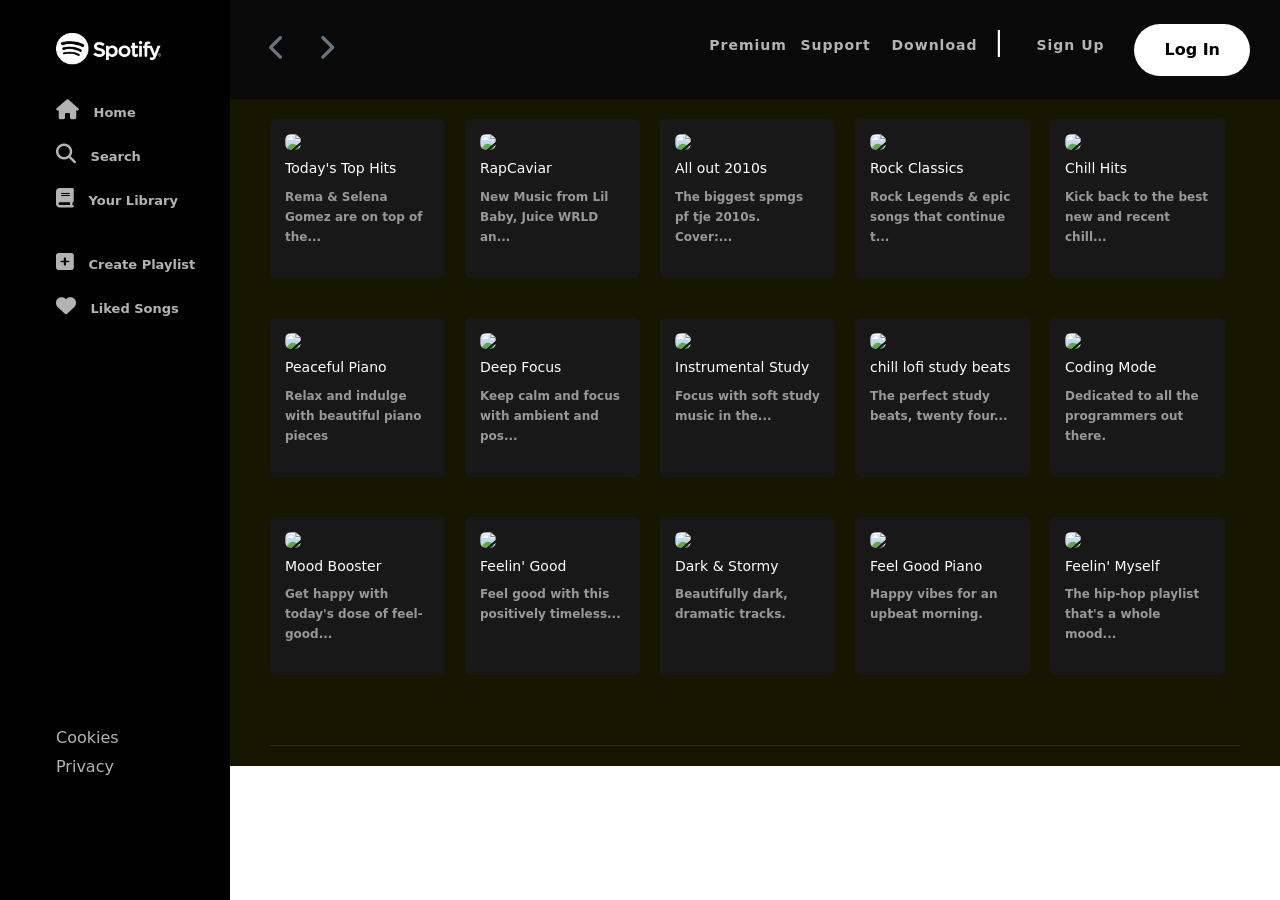
==== commit 61b6c302: "Update index.html" ====
--- a/index.html
+++ b/index.html
@@ -91,13 +91,13 @@
       <div class="navbar">
         <ul>
           <li>
-            <a href="#">Premium</a>
+            <a href="https://www.spotify.com/in-en/premium/">Premium</a>
           </li>
           <li>
-            <a href="#">Support</a>
+            <a href="https://support.spotify.com/">Support</a>
           </li>
           <li>
-            <a href="#">Download</a>
+            <a href="https://www.spotify.com/in-en/download/">Download</a>
           </li>
           <li class="divider">|</li>
           <li>
@@ -308,4 +308,4 @@
 </body>
 </body>
 
-</html>+</html>
